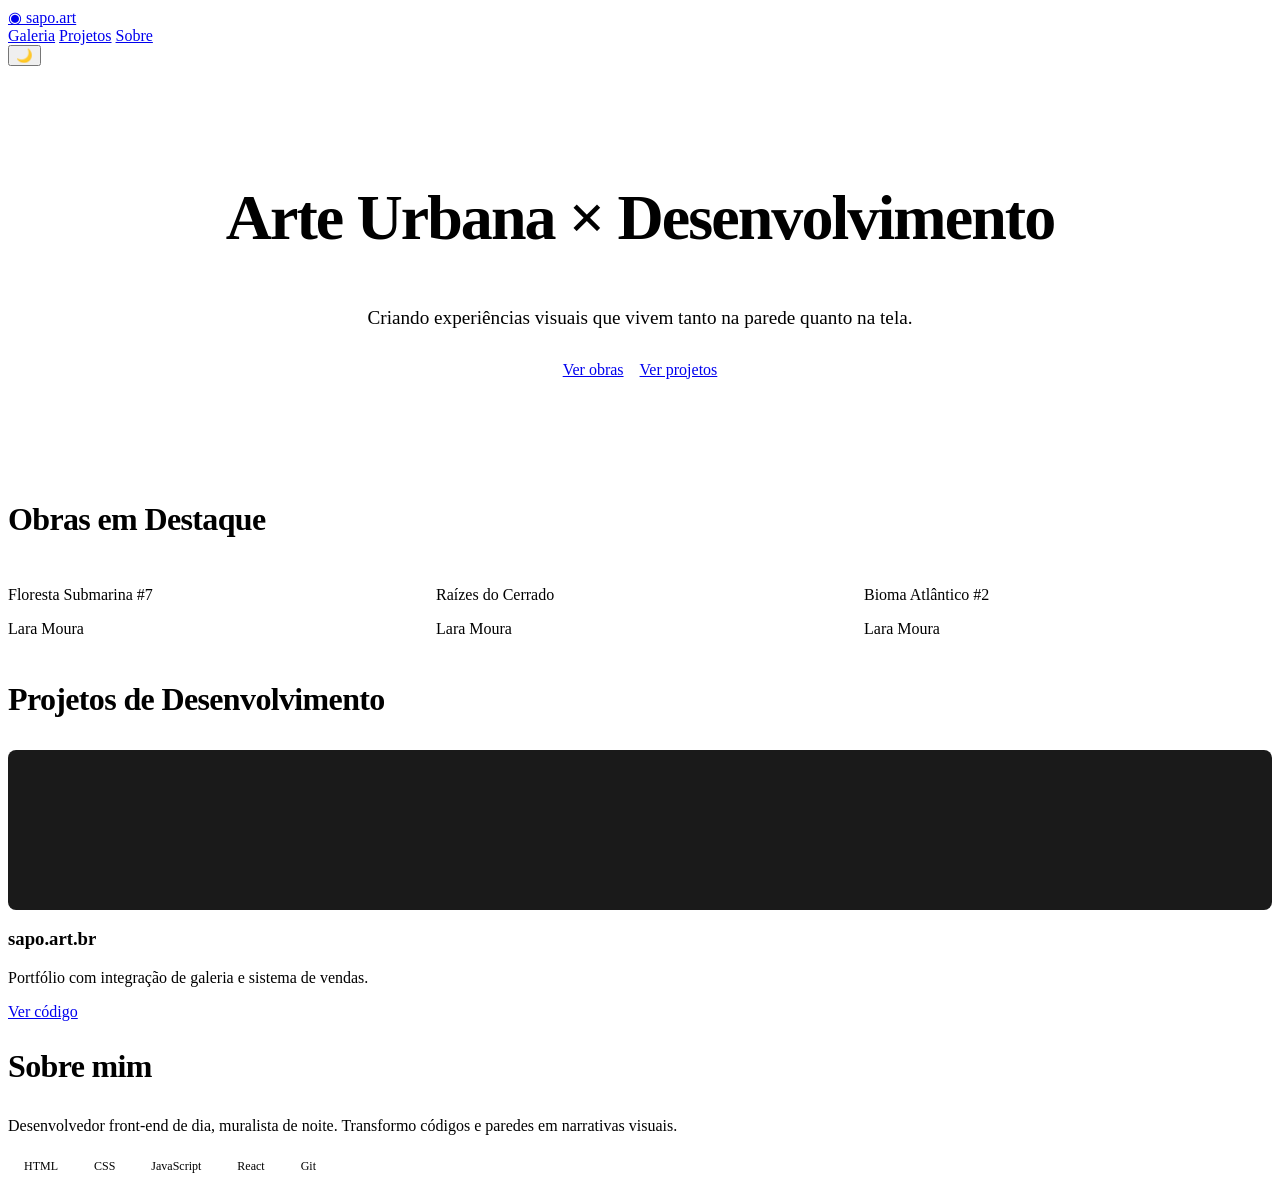
==== index.html @ 10895ca4 "Estrutura inicial do site com dark mode e páginas" ====
<!DOCTYPE html>
<html lang="pt-BR">
<head>
  <meta charset="UTF-8">
  <meta name="viewport" content="width=device-width, initial-scale=1.0">
  <title>sapo.art — Desenvolvimento & Arte Urbana</title>
  <link rel="stylesheet" href="style.css">
  <link rel="preconnect" href="https://fonts.googleapis.com">
  <link rel="preconnect" href="https://fonts.gstatic.com" crossorigin>
  <link href="https://fonts.googleapis.com/css2?family=DM+Serif+Display:ital@0;1&family=Inter:wght@300;400;500&display=swap" rel="stylesheet">
</head>
<body>
  <!-- HEADER -->
  <header class="site-header">
    <div class="container header-inner">
      <a href="index.html" class="logo">
        <span class="logo-mark">◉</span>
        <span class="logo-text">sapo.art</span>
      </a>
      <nav class="main-nav">
        <a href="#galeria">Galeria</a>
        <a href="#projetos">Projetos</a>
        <a href="#sobre">Sobre</a>
      </nav>
      <div class="header-actions">
        <button id="theme-toggle" class="btn-outline">🌙</button>
      </div>
    </div>
  </header>

  <!-- HERO -->
  <section class="hero">
    <div class="container">
      <h1 class="hero-title">
        <span class="hero-art">Arte Urbana</span>
        <span class="hero-dev">× Desenvolvimento</span>
      </h1>
      <p class="hero-sub">Criando experiências visuais que vivem tanto na parede quanto na tela.</p>
      <div class="hero-actions">
        <a href="#galeria" class="btn-primary">Ver obras</a>
        <a href="#projetos" class="btn-outline">Ver projetos</a>
      </div>
    </div>
  </section>

  <!-- GALERIA (PORTFÓLIO ARTÍSTICO) -->
  <section id="galeria" class="galeria">
    <div class="container">
      <h2 class="section-title">Obras em Destaque</h2>
      <div class="rel-grid">
        <article class="obra-card" onclick="window.location.href='obra.html'">
          <div class="obra-thumb">
            <div class="obra-thumb-placeholder" style="background: linear-gradient(135deg, #2d4a2d 0%, #4a7c59 50%, #c8b06b 100%);"></div>
          </div>
          <div class="obra-card-info">
            <p class="obra-card-titulo">Floresta Submarina #7</p>
            <p class="obra-card-artista">Lara Moura</p>
          </div>
        </article>
        <article class="obra-card" onclick="window.location.href='obra.html'">
          <div class="obra-thumb">
            <div class="obra-thumb-placeholder" style="background: linear-gradient(135deg, #3a2d10 0%, #7c6220 50%, #c8a83a 100%);"></div>
          </div>
          <div class="obra-card-info">
            <p class="obra-card-titulo">Raízes do Cerrado</p>
            <p class="obra-card-artista">Lara Moura</p>
          </div>
        </article>
        <article class="obra-card" onclick="window.location.href='obra.html'">
          <div class="obra-thumb">
            <div class="obra-thumb-placeholder" style="background: linear-gradient(135deg, #1a3a1a 0%, #2d7c2d 60%, #7cd47c 100%);"></div>
          </div>
          <div class="obra-card-info">
            <p class="obra-card-titulo">Bioma Atlântico #2</p>
            <p class="obra-card-artista">Lara Moura</p>
          </div>
        </article>
      </div>
    </div>
  </section>

  <!-- PROJETOS DEV -->
  <section id="projetos" class="projetos">
    <div class="container">
      <h2 class="section-title">Projetos de Desenvolvimento</h2>
      <div class="projetos-grid">
        <div class="projeto-card">
          <div class="projeto-thumb" style="background:#1a1a1a; height:160px; border-radius:8px;"></div>
          <h3>sapo.art.br</h3>
          <p>Portfólio com integração de galeria e sistema de vendas.</p>
          <a href="https://github.com/danielrnt/sapo.art.br" target="_blank" class="btn-outline">Ver código</a>
        </div>
      </div>
    </div>
  </section>

  <!-- SOBRE -->
  <section id="sobre" class="sobre">
    <div class="container">
      <h2 class="section-title">Sobre mim</h2>
      <div class="sobre-content">
        <p>Desenvolvedor front-end de dia, muralista de noite. Transformo códigos e paredes em narrativas visuais.</p>
        <div class="skills">
          <span class="skill-tag">HTML</span>
          <span class="skill-tag">CSS</span>
          <span class="skill-tag">JavaScript</span>
          <span class="skill-tag">React</span>
          <span class="skill-tag">Git</span>
        </div>
      </div>
    </div>
  </section>

  <script src="script.js"></script>
</body>
</html>
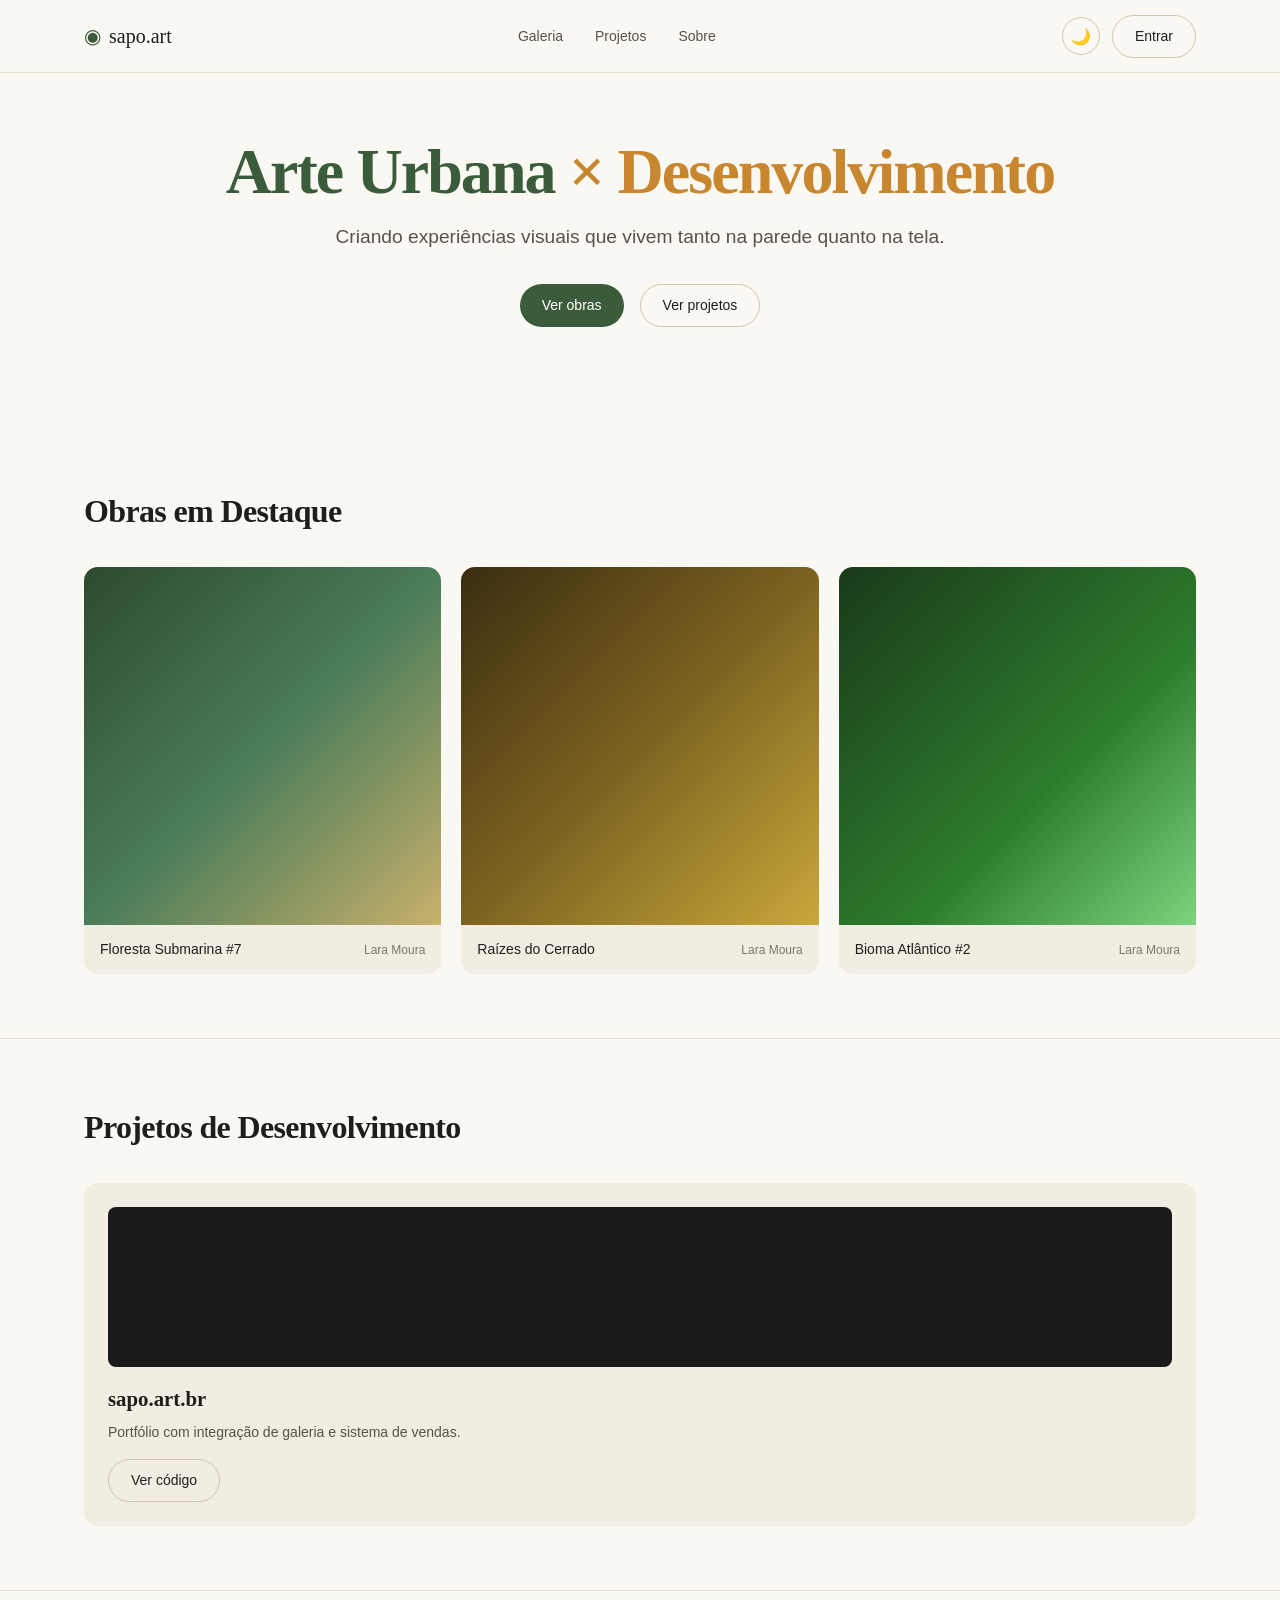
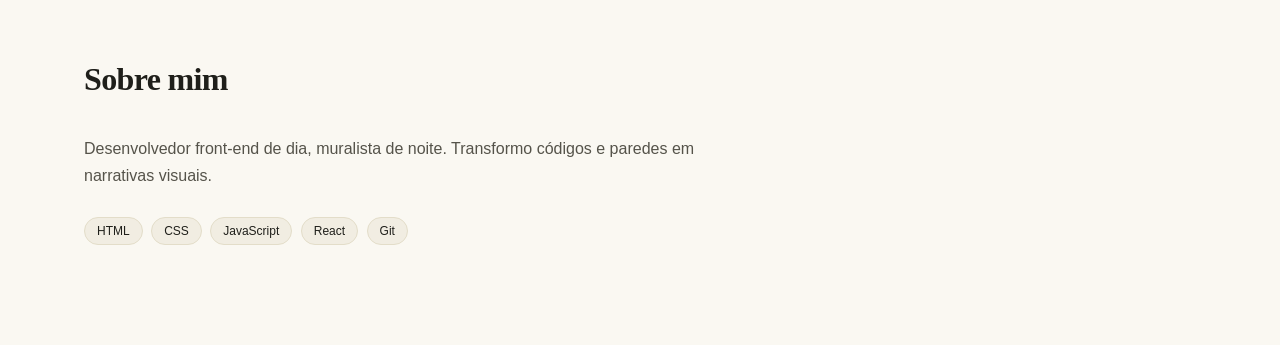
==== commit e1c7c79d: "Padroniza header, separa estilos globais dos da página de obra, corrige modo escuro" ====
--- a/index.html
+++ b/index.html
@@ -12,21 +12,22 @@
 <body>
   <!-- HEADER -->
   <header class="site-header">
-    <div class="container header-inner">
-      <a href="index.html" class="logo">
-        <span class="logo-mark">◉</span>
-        <span class="logo-text">sapo.art</span>
-      </a>
-      <nav class="main-nav">
-        <a href="#galeria">Galeria</a>
-        <a href="#projetos">Projetos</a>
-        <a href="#sobre">Sobre</a>
-      </nav>
-      <div class="header-actions">
-        <button id="theme-toggle" class="btn-outline">🌙</button>
-      </div>
+  <div class="container header-inner">
+    <a href="index.html" class="logo">
+      <span class="logo-mark">◉</span>
+      <span class="logo-text">sapo.art</span>
+    </a>
+    <nav class="main-nav">
+      <a href="index.html#galeria">Galeria</a>
+      <a href="index.html#projetos">Projetos</a>
+      <a href="index.html#sobre">Sobre</a>
+    </nav>
+    <div class="header-actions">
+      <button id="theme-toggle" class="btn-outline">🌙</button>
+      <a href="#" class="btn-outline">Entrar</a>
     </div>
-  </header>
+  </div>
+</header>
 
   <!-- HERO -->
   <section class="hero">
--- a/style.css
+++ b/style.css
@@ -0,0 +1,193 @@
+/* =============================================
+   SAPO.ART.BR — style.css
+   Estilos globais: variáveis, tipografia, header, botões
+   ============================================= */
+
+*, *::before, *::after { box-sizing: border-box; margin: 0; padding: 0; }
+html { scroll-behavior: smooth; }
+
+:root {
+  --musgo: #3b5c3b;
+  --musgo-light: #e3ebe0;
+  --musgo-mid: #6a8c6a;
+  --musgo-deep: #2c4a2c;
+
+  --ambar: #c8862f;
+
+  --ink: #1f1f1a;
+  --ink-mid: #55534a;
+  --ink-muted: #7a7866;
+  --ink-faint: #a3a190;
+
+  --paper: #faf8f2;
+  --paper-dark: #f1ede2;
+  --white: #ffffff;
+
+  --border: #e3ddc9;
+  --border-strong: #cfc7ac;
+
+  --radius-sm: 8px;
+  --radius-md: 14px;
+  --radius-lg: 22px;
+  --radius-full: 999px;
+
+  --font-display: 'DM Serif Display', serif;
+  --font-body: 'Inter', sans-serif;
+
+  --transition: 0.2s ease;
+}
+
+[data-theme="dark"] {
+  --paper: #15160f;
+  --paper-dark: #1d1e15;
+  --white: #20211a;
+  --ink: #f1efe6;
+  --ink-mid: #c7c4b3;
+  --ink-muted: #98967f;
+  --ink-faint: #6c6a58;
+  --border: #34352a;
+  --border-strong: #45463a;
+}
+
+body {
+  font-family: var(--font-body);
+  background: var(--paper);
+  color: var(--ink);
+  line-height: 1.5;
+  transition: background var(--transition), color var(--transition);
+}
+
+a { text-decoration: none; color: inherit; }
+img { display: block; max-width: 100%; }
+button { font-family: inherit; border: none; background: none; cursor: pointer; }
+
+.container { max-width: 1160px; margin: 0 auto; padding: 0 24px; }
+
+/* HEADER */
+.site-header {
+  position: sticky;
+  top: 0;
+  z-index: 100;
+  background: var(--paper);
+  border-bottom: 1px solid var(--border);
+}
+.header-inner {
+  display: flex;
+  align-items: center;
+  justify-content: space-between;
+  height: 72px;
+}
+.logo { display: flex; align-items: center; gap: 8px; }
+.logo-mark { color: var(--musgo); font-size: 20px; }
+.logo-text { font-family: var(--font-display); font-size: 20px; color: var(--ink); }
+.main-nav { display: flex; gap: 2rem; }
+.main-nav a { font-size: 14px; color: var(--ink-mid); transition: color var(--transition); }
+.main-nav a:hover { color: var(--musgo); }
+.header-actions { display: flex; align-items: center; gap: 12px; }
+
+/* BOTÕES */
+.btn-outline, .btn-primary {
+  display: inline-flex;
+  align-items: center;
+  justify-content: center;
+  padding: 10px 22px;
+  border-radius: var(--radius-full);
+  font-size: 14px;
+  font-weight: 500;
+  transition: background var(--transition), color var(--transition), border-color var(--transition);
+}
+.btn-outline { border: 1px solid var(--border-strong); color: var(--ink); background: transparent; }
+.btn-outline:hover { background: var(--paper-dark); }
+.btn-primary { background: var(--musgo); color: var(--white); border: none; }
+.btn-primary:hover { background: var(--musgo-deep); }
+
+#theme-toggle { width: 38px; height: 38px; padding: 0; border-radius: 50%; font-size: 16px; }
+
+/* HERO */
+.hero { padding: 4rem 0 6rem; text-align: center; }
+.hero-title {
+  font-family: var(--font-display);
+  font-size: clamp(2.5rem, 6vw, 4rem);
+  letter-spacing: -0.03em;
+  line-height: 1.1;
+}
+.hero-art { color: var(--musgo); }
+.hero-dev { color: var(--ambar); }
+.hero-sub { font-size: 1.2rem; color: var(--ink-mid); margin: 1rem 0 2rem; }
+.hero-actions { display: flex; gap: 1rem; justify-content: center; flex-wrap: wrap; }
+
+/* TÍTULOS DE SEÇÃO */
+.section-title {
+  font-family: var(--font-display);
+  font-size: 2rem;
+  margin-bottom: 2rem;
+  letter-spacing: -0.02em;
+}
+
+/* GRID DE OBRAS (galeria, relacionados, perfil de artista) */
+.rel-grid { display: grid; grid-template-columns: repeat(3, 1fr); gap: 1.25rem; }
+.obra-card {
+  cursor: pointer;
+  border-radius: var(--radius-md);
+  overflow: hidden;
+  background: var(--paper-dark);
+  transition: transform var(--transition);
+}
+.obra-card:hover { transform: translateY(-3px); }
+.obra-thumb { aspect-ratio: 1; overflow: hidden; }
+.obra-thumb-placeholder { width: 100%; height: 100%; }
+.obra-card-info {
+  padding: 14px 16px;
+  display: flex;
+  justify-content: space-between;
+  align-items: flex-start;
+  gap: 8px;
+}
+.obra-card-titulo { font-size: 14px; font-weight: 500; color: var(--ink); }
+.obra-card-artista { font-size: 12px; color: var(--ink-muted); margin-top: 2px; }
+.obra-card-preco { font-size: 14px; font-weight: 500; color: var(--musgo); white-space: nowrap; }
+
+.galeria { padding: 4rem 0; }
+
+/* PROJETOS DEV */
+.projetos { padding: 4rem 0; border-top: 1px solid var(--border); }
+.projetos-grid, .galeria-grid {
+  display: grid;
+  grid-template-columns: repeat(auto-fit, minmax(280px, 1fr));
+  gap: 1.5rem;
+}
+.projeto-card { padding: 1.5rem; background: var(--paper-dark); border-radius: var(--radius-md); }
+.projeto-card h3 { font-family: var(--font-display); font-size: 1.3rem; margin: 1rem 0 0.5rem; }
+.projeto-card p { font-size: 14px; color: var(--ink-mid); margin-bottom: 1rem; }
+
+/* SOBRE */
+.sobre { padding: 4rem 0 6rem; border-top: 1px solid var(--border); }
+.sobre-content p { font-size: 16px; color: var(--ink-mid); line-height: 1.7; max-width: 640px; }
+.skills { margin-top: 1.5rem; }
+.skill-tag {
+  display: inline-block;
+  padding: 4px 12px;
+  background: var(--paper-dark);
+  border: 1px solid var(--border);
+  border-radius: var(--radius-full);
+  font-size: 12px;
+  margin: 4px 4px 4px 0;
+}
+
+/* PERFIL DO ARTISTA */
+.artista-perfil { padding: 3rem 0 5rem; }
+.artista-header { display: flex; align-items: center; gap: 1.5rem; margin-bottom: 2rem; }
+.artista-header h1 { font-family: var(--font-display); font-size: 2rem; }
+.artista-header p { font-size: 14px; color: var(--ink-muted); margin-top: 4px; }
+.artista-bio { max-width: 640px; color: var(--ink-mid); line-height: 1.7; margin-bottom: 2.5rem; }
+.artista-obras h2 { font-family: var(--font-display); font-size: 1.6rem; margin-bottom: 1.5rem; }
+
+/* RESPONSIVO */
+@media (max-width: 900px) {
+  .main-nav { display: none; }
+  .rel-grid { grid-template-columns: repeat(2, 1fr); }
+}
+@media (max-width: 600px) {
+  .rel-grid { grid-template-columns: 1fr; }
+  .header-inner { height: 64px; }
+}
